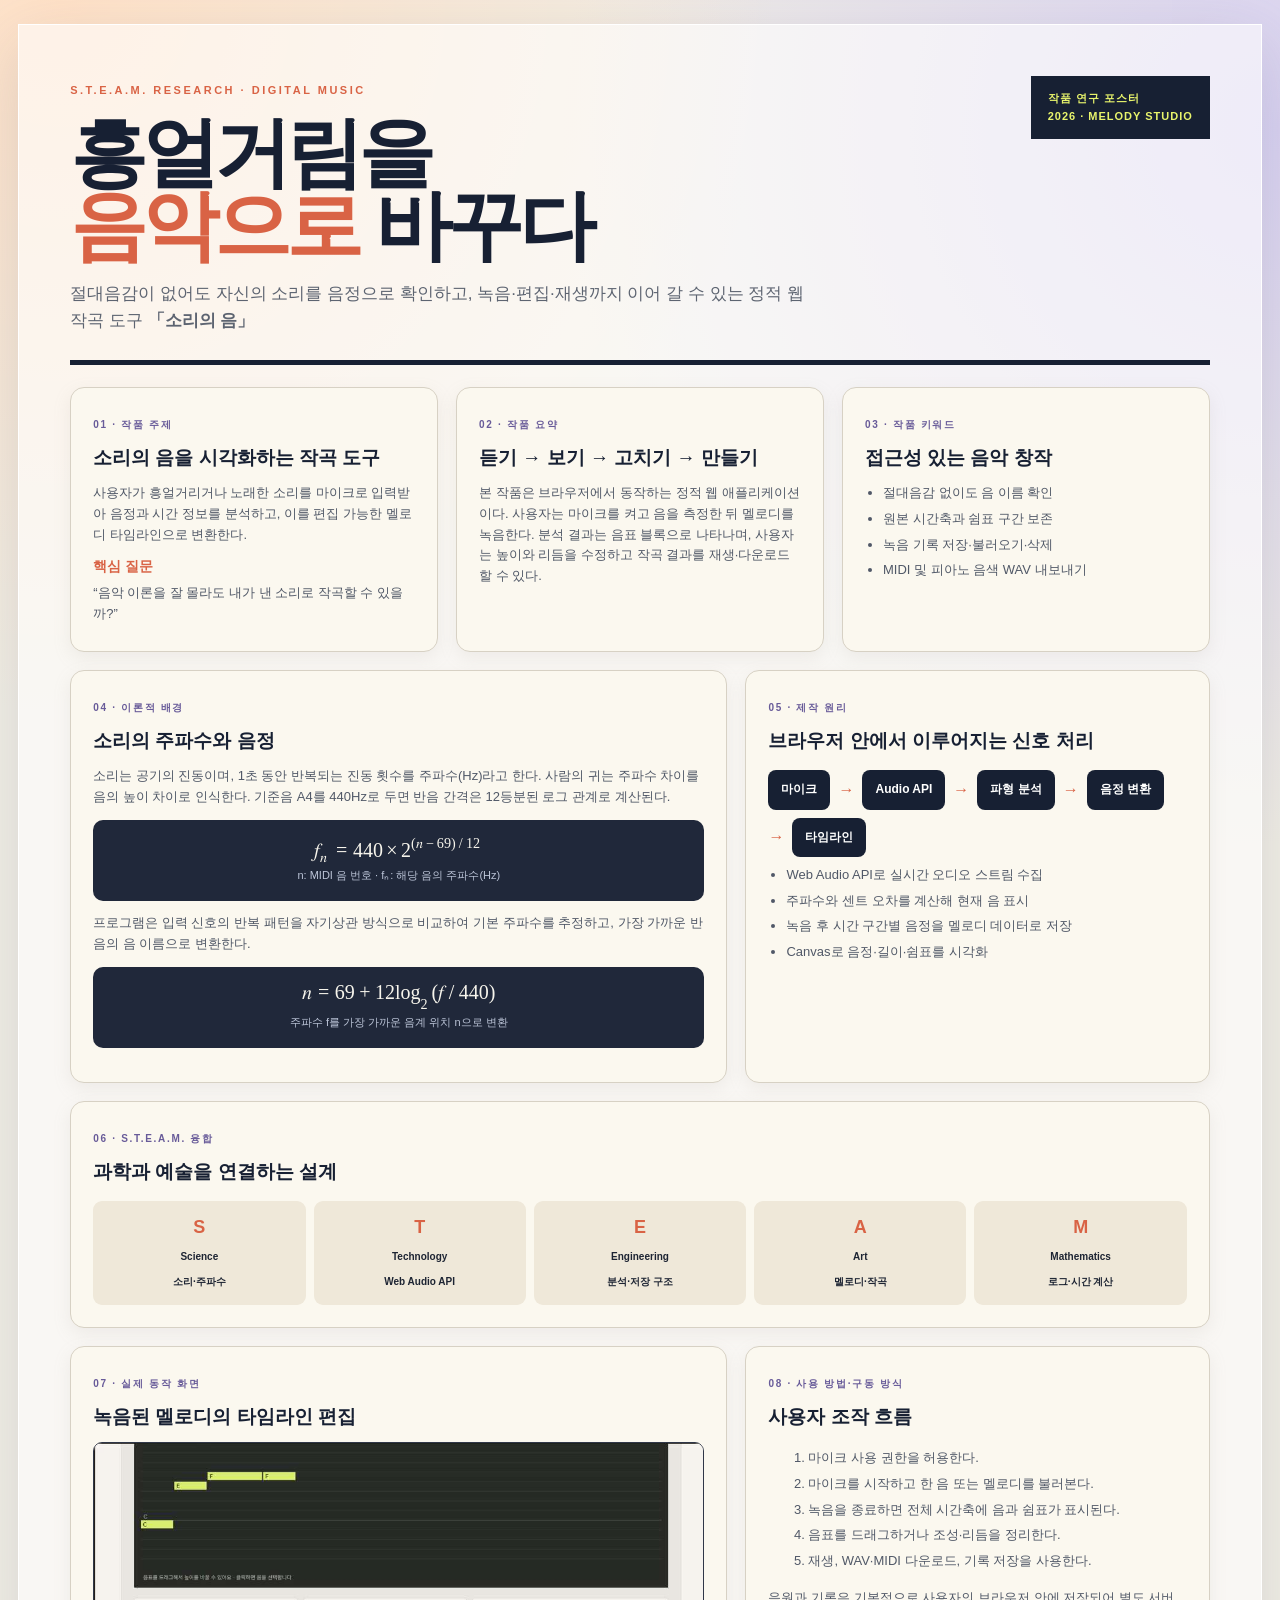
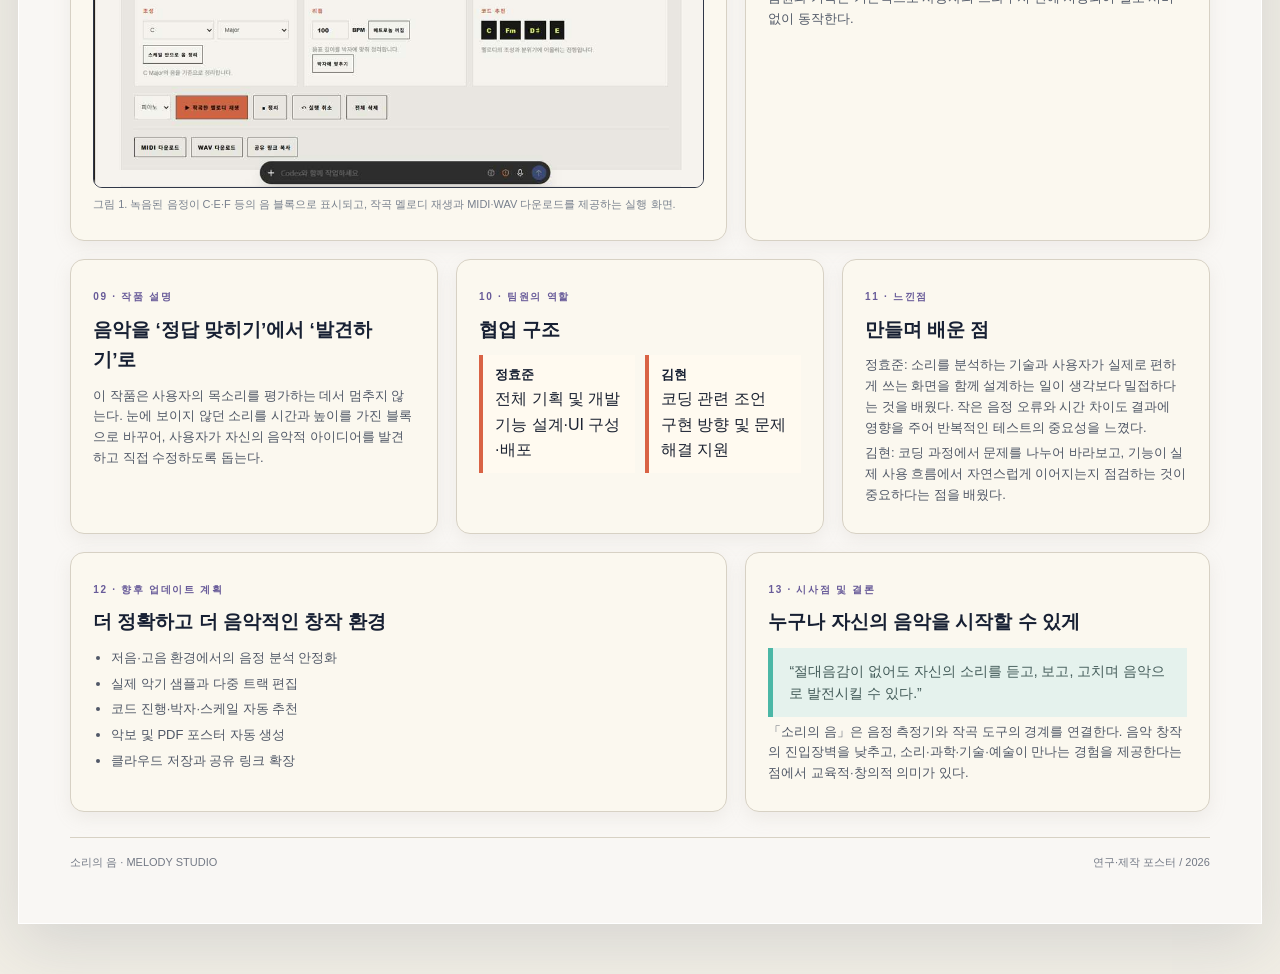
==== poster.html @ 83cdd42a "Add embedded research poster webpage" ====
<!doctype html>
<html lang="ko">
<head>
<meta charset="utf-8"><meta name="viewport" content="width=device-width,initial-scale=1"><title>소리의 음 — 연구·작품 포스터</title>
<style>
:root{--navy:#172033;--ink:#1d2433;--cream:#fbf8ef;--paper:#f1eee5;--orange:#d96345;--lime:#e8f46c;--teal:#4bb7a6;--violet:#685b99;--line:#d7d1c4}*{box-sizing:border-box}body{margin:0;background:radial-gradient(circle at 5% 0,#ffe1c7 0,transparent 25%),radial-gradient(circle at 100% 5%,#d8d1f1 0,transparent 26%),var(--paper);color:var(--ink);font-family:Arial,"Noto Sans KR",sans-serif;line-height:1.6}.poster{width:min(1440px,calc(100% - 36px));margin:24px auto 50px;background:rgba(255,255,255,.58);border:1px solid #fff;box-shadow:0 20px 60px #68708033;padding:clamp(24px,4vw,62px)}.masthead{display:flex;justify-content:space-between;gap:30px;align-items:flex-start;border-bottom:5px solid var(--navy);padding-bottom:26px}.eyebrow{font-size:11px;letter-spacing:2.5px;font-weight:900;color:var(--orange)}h1{font-size:clamp(38px,6vw,82px);line-height:.95;letter-spacing:-5px;margin:14px 0 18px;color:var(--navy)}h1 em{font-style:normal;color:var(--orange)}.subtitle{max-width:740px;font-size:17px;color:#5d6471;margin:0}.badge{background:var(--navy);color:var(--lime);padding:14px 17px;font-size:11px;font-weight:900;letter-spacing:1px;white-space:nowrap}.grid{display:grid;grid-template-columns:repeat(12,1fr);gap:18px;margin-top:22px}.card{background:var(--cream);border:1px solid var(--line);border-radius:14px;padding:22px;box-shadow:0 6px 18px #a8a09422}.card h2{font-size:19px;margin:7px 0 10px;color:var(--navy)}.card h3{font-size:14px;margin:10px 0 5px;color:var(--orange)}.card p,.card li{font-size:13px;color:#505867;margin:5px 0}.card ul{margin:8px 0 0;padding-left:18px}.span-4{grid-column:span 4}.span-5{grid-column:span 5}.span-7{grid-column:span 7}.span-8{grid-column:span 8}.span-12{grid-column:span 12}.label{display:inline-block;color:var(--violet);font-size:10px;font-weight:900;letter-spacing:1.7px}.formula{background:#20283a;color:#f7f5ec;border-radius:10px;padding:17px;margin:12px 0;font-size:20px;text-align:center;overflow:auto}.formula small{display:block;color:#bcc5d8;font-size:11px;margin-top:5px}.flow{display:flex;flex-wrap:wrap;align-items:center;gap:8px;margin-top:14px}.flow b{background:var(--navy);color:white;padding:10px 13px;border-radius:8px;font-size:12px}.flow i{font-style:normal;color:var(--orange);font-weight:900}.steam{display:grid;grid-template-columns:repeat(5,1fr);gap:8px;margin-top:14px}.steam div{padding:12px 8px;border-radius:9px;text-align:center;background:#efe8d9}.steam b{display:block;color:var(--orange);font-size:18px}.steam span{font-size:10px;font-weight:900}.shot{width:100%;display:block;border-radius:9px;border:1px solid #303748;background:#1d2230}.caption{font-size:11px!important;color:#78808d!important;margin-top:8px!important}.role{display:grid;grid-template-columns:1fr 1fr;gap:10px}.role div{border-left:4px solid var(--orange);padding:10px 12px;background:#fffaf0}.role b{display:block;color:var(--navy);font-size:13px}.quote{border-left:5px solid var(--teal);padding:12px 16px;background:#e5f2ed;color:#435b59;font-size:14px}.conclusion{background:var(--navy);color:#f8f6ee}.conclusion h2,.conclusion p,.conclusion li{color:#f8f6ee}.footer{border-top:1px solid var(--line);margin-top:25px;padding-top:16px;display:flex;justify-content:space-between;gap:20px;font-size:11px;color:#737985}@media(max-width:850px){.span-4,.span-5,.span-7,.span-8{grid-column:span 12}.masthead{display:block}.badge{display:inline-block;margin-top:18px}.steam{grid-template-columns:repeat(5,1fr)}}@media(max-width:520px){.poster{width:calc(100% - 18px);padding:18px}.steam{grid-template-columns:repeat(2,1fr)}.role{grid-template-columns:1fr}h1{letter-spacing:-3px}.footer{display:block}.footer span{display:block;margin-top:5px}}
</style></head>
<body><main class="poster">
<header class="masthead"><div><span class="eyebrow">S.T.E.A.M. RESEARCH · DIGITAL MUSIC</span><h1>흥얼거림을<br><em>음악으로</em> 바꾸다</h1><p class="subtitle">절대음감이 없어도 자신의 소리를 음정으로 확인하고, 녹음·편집·재생까지 이어 갈 수 있는 정적 웹 작곡 도구 <b>「소리의 음」</b></p></div><div class="badge">작품 연구 포스터<br>2026 · MELODY STUDIO</div></header>
<section class="grid">
<article class="card span-4"><span class="label">01 · 작품 주제</span><h2>소리의 음을 시각화하는 작곡 도구</h2><p>사용자가 흥얼거리거나 노래한 소리를 마이크로 입력받아 음정과 시간 정보를 분석하고, 이를 편집 가능한 멜로디 타임라인으로 변환한다.</p><h3>핵심 질문</h3><p>“음악 이론을 잘 몰라도 내가 낸 소리로 작곡할 수 있을까?”</p></article>
<article class="card span-4"><span class="label">02 · 작품 요약</span><h2>듣기 → 보기 → 고치기 → 만들기</h2><p>본 작품은 브라우저에서 동작하는 정적 웹 애플리케이션이다. 사용자는 마이크를 켜고 음을 측정한 뒤 멜로디를 녹음한다. 분석 결과는 음표 블록으로 나타나며, 사용자는 높이와 리듬을 수정하고 작곡 결과를 재생·다운로드할 수 있다.</p></article>
<article class="card span-4"><span class="label">03 · 작품 키워드</span><h2>접근성 있는 음악 창작</h2><ul><li>절대음감 없이도 음 이름 확인</li><li>원본 시간축과 쉼표 구간 보존</li><li>녹음 기록 저장·불러오기·삭제</li><li>MIDI 및 피아노 음색 WAV 내보내기</li></ul></article>

<article class="card span-7"><span class="label">04 · 이론적 배경</span><h2>소리의 주파수와 음정</h2><p>소리는 공기의 진동이며, 1초 동안 반복되는 진동 횟수를 주파수(Hz)라고 한다. 사람의 귀는 주파수 차이를 음의 높이 차이로 인식한다. 기준음 A4를 440Hz로 두면 반음 간격은 12등분된 로그 관계로 계산된다.</p><div class="formula"><math display="block"><msub><mi>f</mi><mi>n</mi></msub><mo>=</mo><mn>440</mn><mo>×</mo><msup><mn>2</mn><mrow><mo>(</mo><mi>n</mi><mo>−</mo><mn>69</mn><mo>)</mo><mo>/</mo><mn>12</mn></mrow></msup></math><small>n: MIDI 음 번호 · fₙ: 해당 음의 주파수(Hz)</small></div><p>프로그램은 입력 신호의 반복 패턴을 자기상관 방식으로 비교하여 기본 주파수를 추정하고, 가장 가까운 반음의 음 이름으로 변환한다.</p><div class="formula"><math display="block"><mi>n</mi><mo>=</mo><mn>69</mn><mo>+</mo><mn>12</mn><msub><mi>log</mi><mn>2</mn></msub><mo>(</mo><mi>f</mi><mo>/</mo><mn>440</mn><mo>)</mo></math><small>주파수 f를 가장 가까운 음계 위치 n으로 변환</small></div></article>
<article class="card span-5"><span class="label">05 · 제작 원리</span><h2>브라우저 안에서 이루어지는 신호 처리</h2><div class="flow"><b>마이크</b><i>→</i><b>Audio API</b><i>→</i><b>파형 분석</b><i>→</i><b>음정 변환</b><i>→</i><b>타임라인</b></div><ul><li>Web Audio API로 실시간 오디오 스트림 수집</li><li>주파수와 센트 오차를 계산해 현재 음 표시</li><li>녹음 후 시간 구간별 음정을 멜로디 데이터로 저장</li><li>Canvas로 음정·길이·쉼표를 시각화</li></ul></article>

<article class="card span-12"><span class="label">06 · S.T.E.A.M. 융합</span><h2>과학과 예술을 연결하는 설계</h2><div class="steam"><div><b>S</b><span>Science<br>소리·주파수</span></div><div><b>T</b><span>Technology<br>Web Audio API</span></div><div><b>E</b><span>Engineering<br>분석·저장 구조</span></div><div><b>A</b><span>Art<br>멜로디·작곡</span></div><div><b>M</b><span>Mathematics<br>로그·시간 계산</span></div></div></article>

<article class="card span-7"><span class="label">07 · 실제 동작 화면</span><h2>녹음된 멜로디의 타임라인 편집</h2><img class="shot" src="__SCREENSHOT_DATA__" alt="소리의 음 앱에서 녹음된 음정이 타임라인에 표시된 화면"><p class="caption">그림 1. 녹음된 음정이 C·E·F 등의 음 블록으로 표시되고, 작곡 멜로디 재생과 MIDI·WAV 다운로드를 제공하는 실행 화면.</p></article>
<article class="card span-5"><span class="label">08 · 사용 방법·구동 방식</span><h2>사용자 조작 흐름</h2><ol><li>마이크 사용 권한을 허용한다.</li><li>마이크를 시작하고 한 음 또는 멜로디를 불러본다.</li><li>녹음을 종료하면 전체 시간축에 음과 쉼표가 표시된다.</li><li>음표를 드래그하거나 조성·리듬을 정리한다.</li><li>재생, WAV·MIDI 다운로드, 기록 저장을 사용한다.</li></ol><p>음원과 기록은 기본적으로 사용자의 브라우저 안에 저장되어 별도 서버 없이 동작한다.</p></article>

<article class="card span-4"><span class="label">09 · 작품 설명</span><h2>음악을 ‘정답 맞히기’에서 ‘발견하기’로</h2><p>이 작품은 사용자의 목소리를 평가하는 데서 멈추지 않는다. 눈에 보이지 않던 소리를 시간과 높이를 가진 블록으로 바꾸어, 사용자가 자신의 음악적 아이디어를 발견하고 직접 수정하도록 돕는다.</p></article>
<article class="card span-4"><span class="label">10 · 팀원의 역할</span><h2>협업 구조</h2><div class="role"><div><b>정효준</b><span>전체 기획 및 개발<br>기능 설계·UI 구성·배포</span></div><div><b>김현</b><span>코딩 관련 조언<br>구현 방향 및 문제 해결 지원</span></div></div></article>
<article class="card span-4"><span class="label">11 · 느낀점</span><h2>만들며 배운 점</h2><p>정효준: 소리를 분석하는 기술과 사용자가 실제로 편하게 쓰는 화면을 함께 설계하는 일이 생각보다 밀접하다는 것을 배웠다. 작은 음정 오류와 시간 차이도 결과에 영향을 주어 반복적인 테스트의 중요성을 느꼈다.</p><p>김현: 코딩 과정에서 문제를 나누어 바라보고, 기능이 실제 사용 흐름에서 자연스럽게 이어지는지 점검하는 것이 중요하다는 점을 배웠다.</p></article>

<article class="card span-7"><span class="label">12 · 향후 업데이트 계획</span><h2>더 정확하고 더 음악적인 창작 환경</h2><ul><li>저음·고음 환경에서의 음정 분석 안정화</li><li>실제 악기 샘플과 다중 트랙 편집</li><li>코드 진행·박자·스케일 자동 추천</li><li>악보 및 PDF 포스터 자동 생성</li><li>클라우드 저장과 공유 링크 확장</li></ul></article>
<article class="card span-5"><span class="label">13 · 시사점 및 결론</span><h2>누구나 자신의 음악을 시작할 수 있게</h2><div class="quote">“절대음감이 없어도 자신의 소리를 듣고, 보고, 고치며 음악으로 발전시킬 수 있다.”</div><p>「소리의 음」은 음정 측정기와 작곡 도구의 경계를 연결한다. 음악 창작의 진입장벽을 낮추고, 소리·과학·기술·예술이 만나는 경험을 제공한다는 점에서 교육적·창의적 의미가 있다.</p></article>
</section><footer class="footer"><span>소리의 음 · MELODY STUDIO</span><span>연구·제작 포스터 / 2026</span></footer>
</main><script>document.querySelector('.shot').src='[data-uri]'</script></body></html>
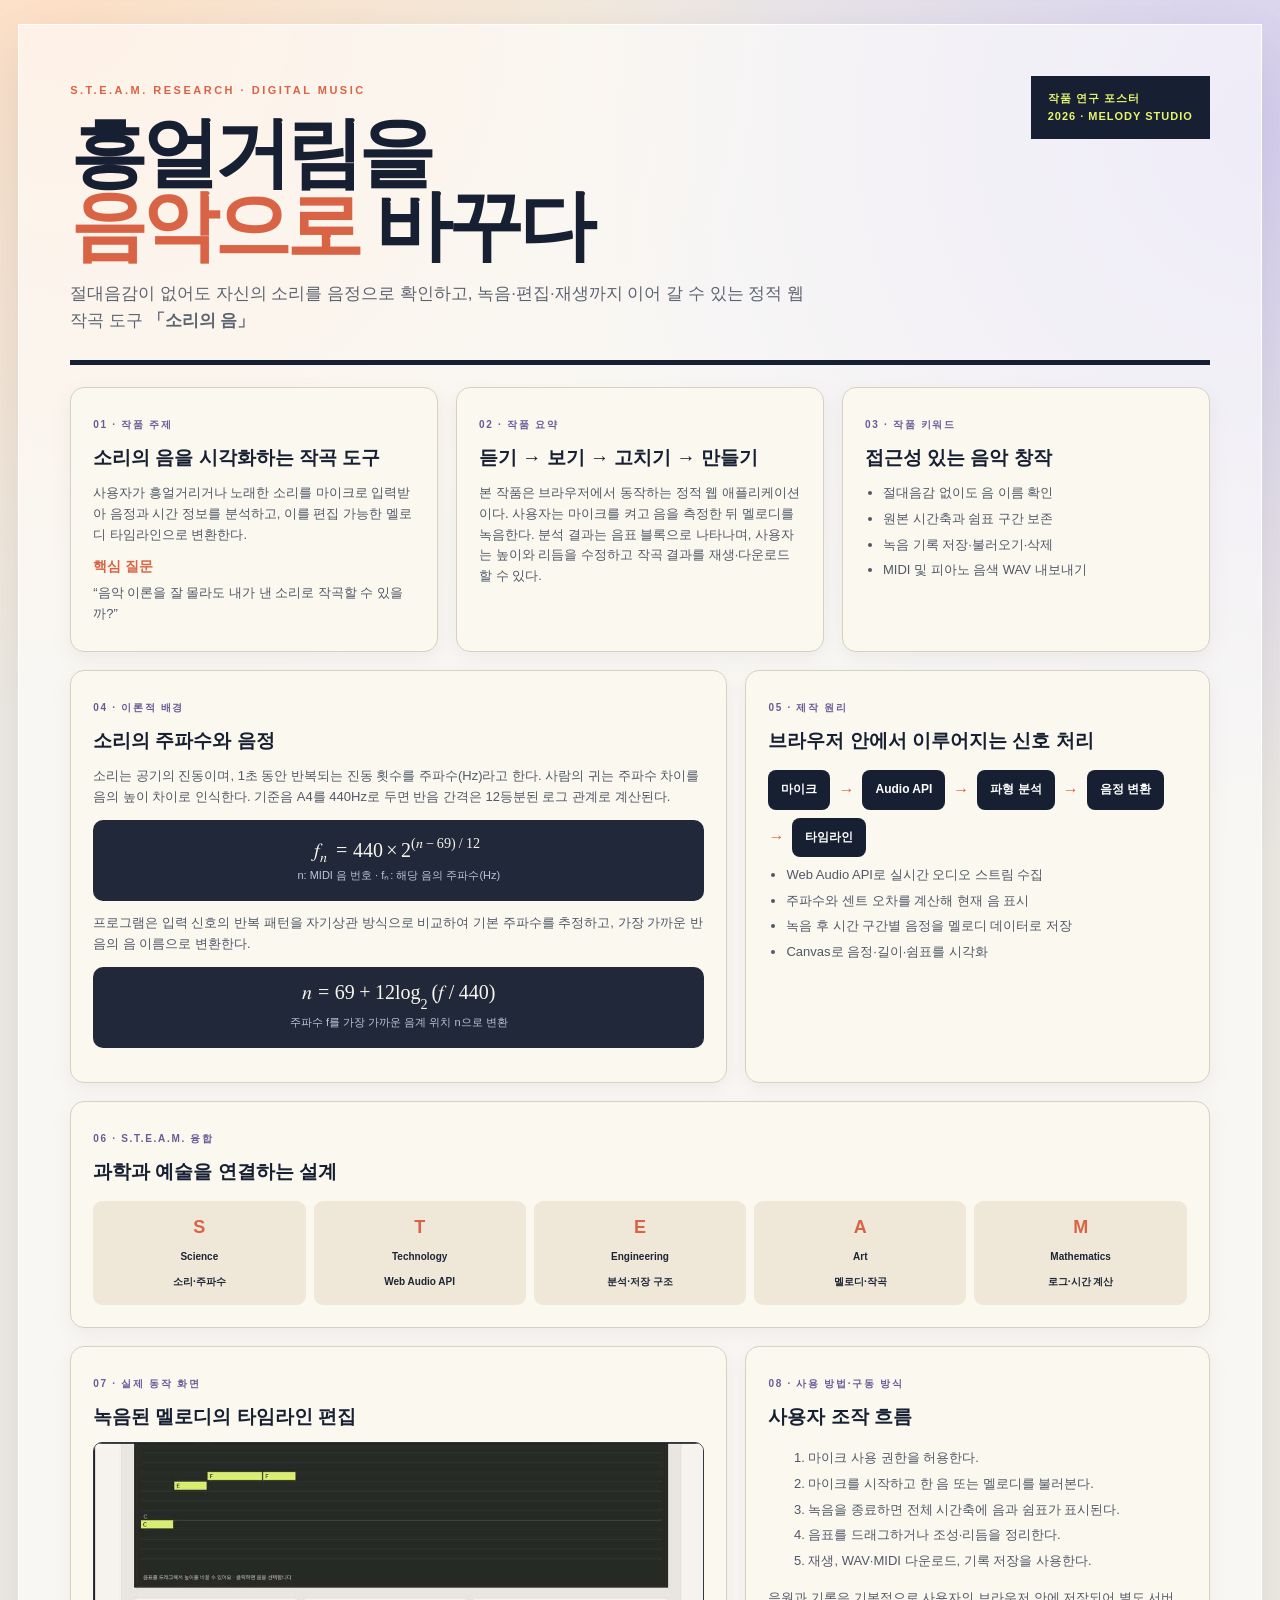
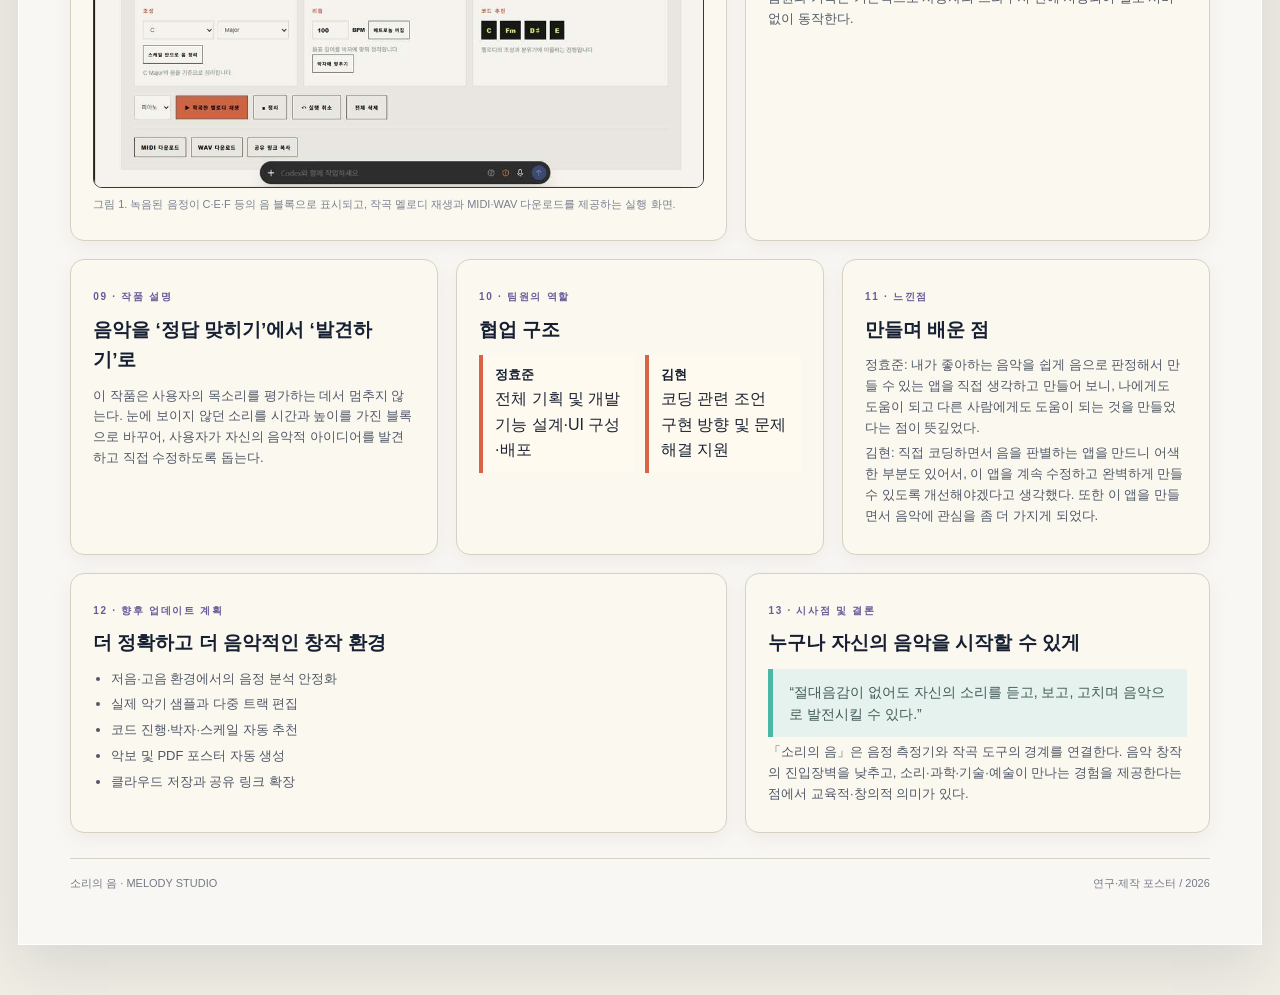
==== commit 5374d474: "Update team reflections in research poster" ====
--- a/poster.html
+++ b/poster.html
@@ -22,7 +22,7 @@
 
 <article class="card span-4"><span class="label">09 · 작품 설명</span><h2>음악을 ‘정답 맞히기’에서 ‘발견하기’로</h2><p>이 작품은 사용자의 목소리를 평가하는 데서 멈추지 않는다. 눈에 보이지 않던 소리를 시간과 높이를 가진 블록으로 바꾸어, 사용자가 자신의 음악적 아이디어를 발견하고 직접 수정하도록 돕는다.</p></article>
 <article class="card span-4"><span class="label">10 · 팀원의 역할</span><h2>협업 구조</h2><div class="role"><div><b>정효준</b><span>전체 기획 및 개발<br>기능 설계·UI 구성·배포</span></div><div><b>김현</b><span>코딩 관련 조언<br>구현 방향 및 문제 해결 지원</span></div></div></article>
-<article class="card span-4"><span class="label">11 · 느낀점</span><h2>만들며 배운 점</h2><p>정효준: 소리를 분석하는 기술과 사용자가 실제로 편하게 쓰는 화면을 함께 설계하는 일이 생각보다 밀접하다는 것을 배웠다. 작은 음정 오류와 시간 차이도 결과에 영향을 주어 반복적인 테스트의 중요성을 느꼈다.</p><p>김현: 코딩 과정에서 문제를 나누어 바라보고, 기능이 실제 사용 흐름에서 자연스럽게 이어지는지 점검하는 것이 중요하다는 점을 배웠다.</p></article>
+<article class="card span-4"><span class="label">11 · 느낀점</span><h2>만들며 배운 점</h2><p>정효준: 내가 좋아하는 음악을 쉽게 음으로 판정해서 만들 수 있는 앱을 직접 생각하고 만들어 보니, 나에게도 도움이 되고 다른 사람에게도 도움이 되는 것을 만들었다는 점이 뜻깊었다.</p><p>김현: 직접 코딩하면서 음을 판별하는 앱을 만드니 어색한 부분도 있어서, 이 앱을 계속 수정하고 완벽하게 만들 수 있도록 개선해야겠다고 생각했다. 또한 이 앱을 만들면서 음악에 관심을 좀 더 가지게 되었다.</p></article>
 
 <article class="card span-7"><span class="label">12 · 향후 업데이트 계획</span><h2>더 정확하고 더 음악적인 창작 환경</h2><ul><li>저음·고음 환경에서의 음정 분석 안정화</li><li>실제 악기 샘플과 다중 트랙 편집</li><li>코드 진행·박자·스케일 자동 추천</li><li>악보 및 PDF 포스터 자동 생성</li><li>클라우드 저장과 공유 링크 확장</li></ul></article>
 <article class="card span-5"><span class="label">13 · 시사점 및 결론</span><h2>누구나 자신의 음악을 시작할 수 있게</h2><div class="quote">“절대음감이 없어도 자신의 소리를 듣고, 보고, 고치며 음악으로 발전시킬 수 있다.”</div><p>「소리의 음」은 음정 측정기와 작곡 도구의 경계를 연결한다. 음악 창작의 진입장벽을 낮추고, 소리·과학·기술·예술이 만나는 경험을 제공한다는 점에서 교육적·창의적 의미가 있다.</p></article>
